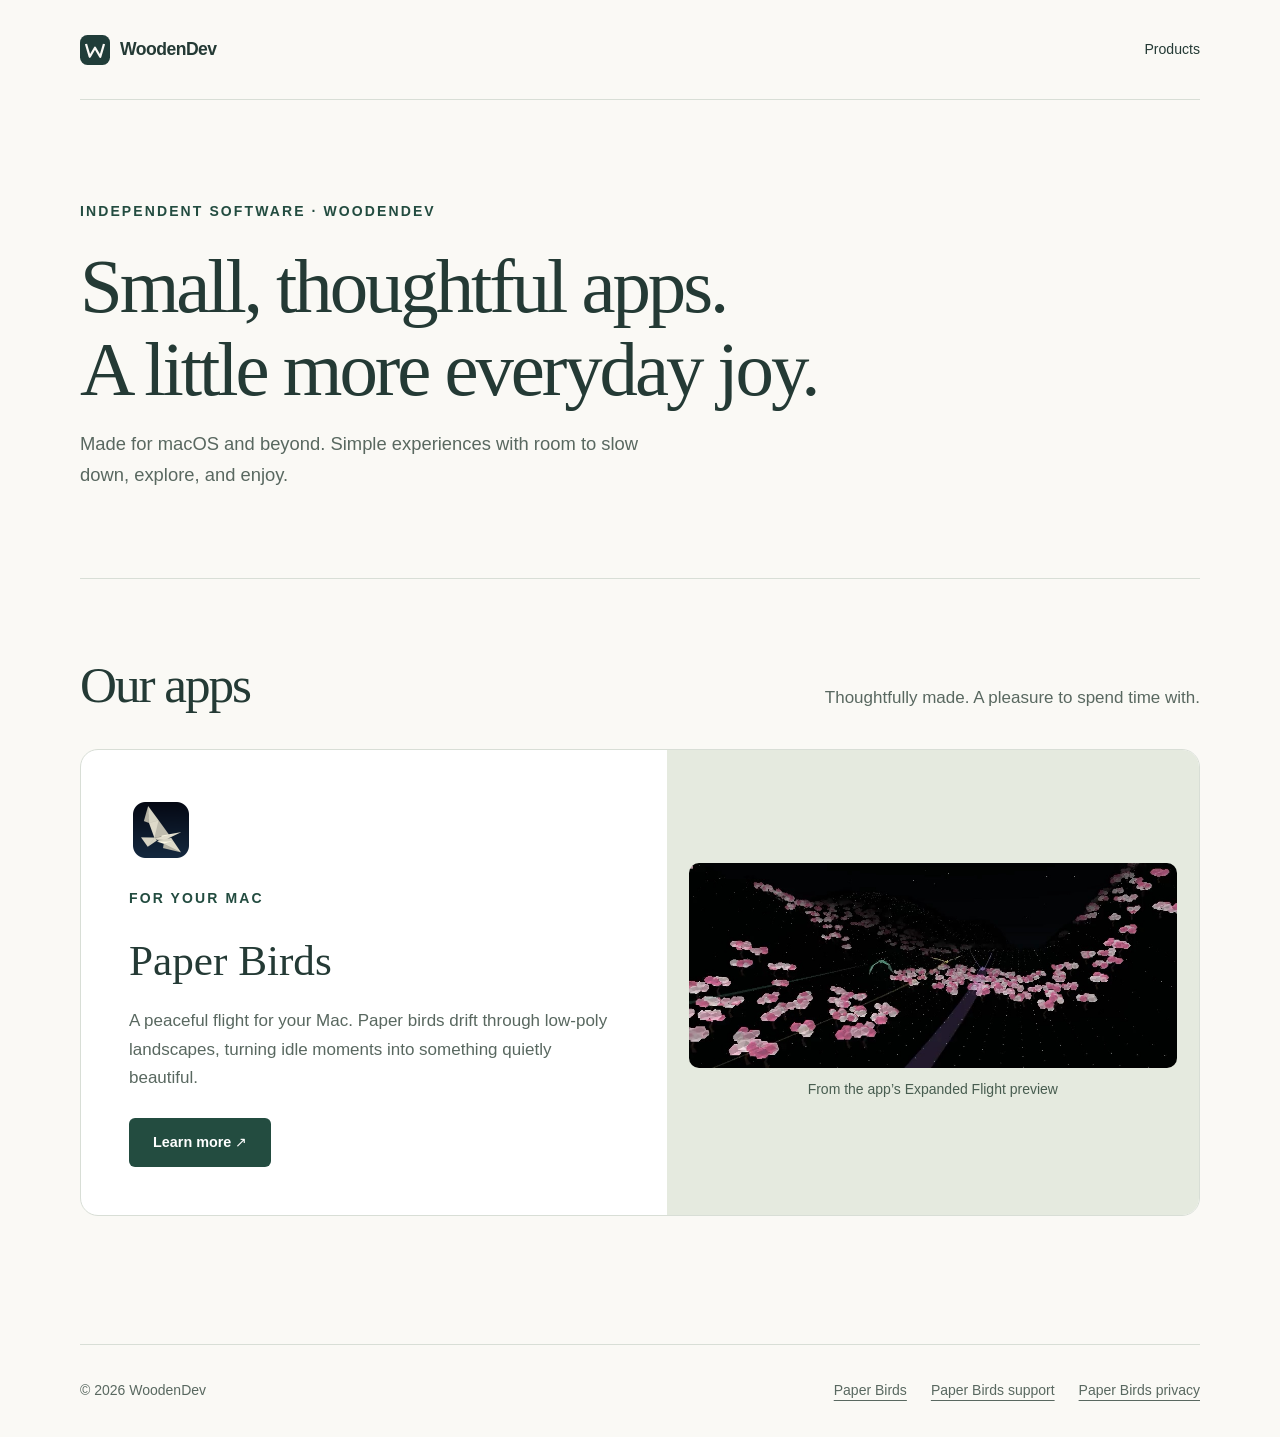
==== index.html @ 09bf58b8 "initial commit" ====
<!doctype html>
<html lang="en"><head><meta charset="utf-8"><meta name="viewport" content="width=device-width, initial-scale=1">
<title>WoodenDev</title><meta name="description" content="Small, thoughtful apps for macOS and beyond. Discover Paper Birds from WoodenDev.">
<meta property="og:title" content="WoodenDev"><meta property="og:description" content="Small, thoughtful apps for macOS and beyond. Discover Paper Birds from WoodenDev."><meta property="og:type" content="website"><meta name="theme-color" content="#234c40">
<!-- TODO: Add canonical, og:url and absolute og:image after GitHub confirms the published Pages URL. -->
<link rel="icon" href="images/favicon.svg"><link rel="stylesheet" href="css/style.css"></head>
<body><a class="skip" href="#main">Skip to content</a><header class="site-header wrap"><a class="brand" href="./"><img src="images/favicon.svg" width="30" height="30" alt="">WoodenDev</a><nav class="site-nav" aria-label="Main navigation"><a href="#products">Products</a></nav></header>
<main id="main" class="wrap">
<section class="intro"><span class="eyebrow">Independent software · WoodenDev</span><h1>Small, thoughtful apps.<br>A little more everyday joy.</h1><p>Made for macOS and beyond. Simple experiences with room to slow down, explore, and enjoy.</p></section>
<section class="section" id="products"><div class="section-head"><h2>Our apps</h2><p>Thoughtfully made. A pleasure to spend time with.</p></div>
<article class="product-card"><div class="product-info"><img class="app-icon" src="paperbirds/images/app-icon.png" alt="" width="256" height="256"><span class="eyebrow">For your Mac</span><h3>Paper Birds</h3><p>A peaceful flight for your Mac. Paper birds drift through low-poly landscapes, turning idle moments into something quietly beautiful.</p><a class="button" href="paperbirds/">Learn more <span aria-hidden="true">&nbsp;↗</span></a></div><figure class="product-art"><img src="paperbirds/images/hero.jpg" width="960" height="404" alt="Three paper birds flying above a spring forest and lake"><figcaption>From the app’s Expanded Flight preview</figcaption></figure></article></section></main>
<footer class="site-footer wrap"><span>© 2026 WoodenDev</span><div class="footer-links"><a href="paperbirds/">Paper Birds</a><a href="paperbirds/support/">Paper Birds support</a><a href="paperbirds/privacy/">Paper Birds privacy</a></div></footer></body></html>
---- css/style.css ----
:root{--paper:#faf9f5;--ink:#243a35;--muted:#596860;--line:#d8ded6;--green:#234c40;--soft:#eaf0e6;--serif:Georgia,'Times New Roman',serif}
*{box-sizing:border-box}html{scroll-behavior:smooth;scroll-padding-top:2rem}body{margin:0;background:var(--paper);color:var(--ink);font:17px/1.7 -apple-system,BlinkMacSystemFont,'Segoe UI',sans-serif}a{color:inherit;text-underline-offset:5px}a:hover{color:#427353}a:focus-visible{outline:3px solid #916526;outline-offset:6px}img{max-width:100%;height:auto;display:block}h1,h2,h3,p,figure{margin:0}h1,h2{font-family:var(--serif);font-weight:400;line-height:1.08;letter-spacing:-.04em}h1{font-size:clamp(3rem,6vw,5.6rem)}h2{font-size:clamp(2.2rem,4vw,3.4rem)}h3{font-size:1.15rem;line-height:1.35;font-weight:600}p{margin-top:1rem}p,.muted{color:var(--muted)}.wrap{width:min(1120px,calc(100% - 64px));margin-inline:auto}.skip{position:absolute;left:1rem;top:-100px;padding:8px 15px;background:white;z-index:10}.skip:focus{top:1rem}.site-header{display:flex;align-items:center;justify-content:space-between;gap:28px;min-height:100px;border-bottom:1px solid var(--line)}.brand{display:inline-flex;align-items:center;gap:10px;text-decoration:none;font-weight:650;font-size:1.1rem;letter-spacing:-.03em}.brand img{width:30px;height:30px}.site-nav{display:flex;align-items:center;gap:30px;font-size:.88rem}.site-nav a{text-decoration:none}.site-nav a[aria-current=page]{text-decoration:underline}.eyebrow{display:block;font-size:.76rem;font-weight:600;letter-spacing:.15em;text-transform:uppercase;color:var(--green);margin-bottom:22px}.intro{padding:100px 0 88px;max-width:790px}.intro p{max-width:560px;font-size:1.15rem}.section{padding:78px 0;border-top:1px solid var(--line)}.section-head{display:flex;justify-content:space-between;align-items:end;gap:30px;margin-bottom:36px}.section-head p{max-width:420px}.product-card{display:grid;grid-template-columns:1.1fr 1fr;border:1px solid var(--line);border-radius:18px;overflow:hidden;background:#fff}.product-info{padding:48px;display:flex;flex-direction:column;align-items:start;justify-content:center}.app-icon{width:64px;height:64px;margin-bottom:25px;border-radius:14px}.product-info h3{font-family:var(--serif);font-size:2.7rem;font-weight:400}.button{display:inline-flex;align-items:center;justify-content:center;padding:12px 24px;margin-top:25px;border-radius:6px;background:var(--green);color:white;text-decoration:none;font-size:.9rem;font-weight:550}.button:hover{background:#32604d;color:white}.product-art{background:#e5eadf;display:flex;flex-direction:column;justify-content:center;padding:22px}.product-art img{width:100%;border-radius:10px}.product-art figcaption{font-size:.76rem;text-align:center;margin-top:10px;color:#485d50}.site-footer{padding:34px 0;display:flex;align-items:center;justify-content:space-between;flex-wrap:wrap;gap:20px;border-top:1px solid var(--line);margin-top:50px;font-size:.82rem;color:var(--muted)}.footer-links{display:flex;gap:24px}.hero{text-align:center;padding:64px 0 42px}.hero .app-icon{margin:0 auto 16px;width:70px;height:70px}.hero .eyebrow{margin-bottom:20px}.hero p{max-width:595px;margin:24px auto 0;font-size:1.12rem}.hero .availability{font-size:.83rem;margin-top:20px}.hero-actions{display:flex;justify-content:center;align-items:center;gap:24px}.hero-actions>a:not(.button){margin-top:25px;font-size:.9rem}.showcase{margin-bottom:74px}.showcase img{width:100%;border-radius:14px;box-shadow:0 20px 55px #1b362017}.showcase figcaption{display:flex;justify-content:space-between;gap:20px;padding:16px 2px;font-size:.78rem;color:var(--muted)}.badge{display:inline-block;background:var(--soft);border:1px solid #cdd9ca;border-radius:20px;padding:3px 10px;font-size:.72rem;letter-spacing:.015em;color:var(--green)}.features{display:grid;grid-template-columns:repeat(3,1fr);gap:40px 45px;margin-top:40px}.feature-number{font:italic 1.2rem var(--serif);color:#637a66;display:block;margin-bottom:18px}.features p{font-size:.94rem;margin-top:10px}.gallery{display:grid;grid-template-columns:1fr 1fr;gap:32px 24px}.gallery img,.placeholder{width:100%;aspect-ratio:960/404;object-fit:cover;border-radius:10px}.gallery figcaption{margin-top:14px;display:flex;justify-content:space-between;align-items:start;gap:12px}.gallery h3{font-size:1rem}.gallery small{color:var(--muted);font-size:.78rem}.placeholder{background:linear-gradient(145deg,#e5ece1,#f3f3ed);border:1px dashed #a3b19d;display:flex;align-items:center;justify-content:center;text-align:center;color:#52604d;font-size:.86rem;padding:20px}.gallery-note{font-size:.83rem;margin-top:26px}.expanded{background:var(--green);color:var(--paper);border-radius:18px;padding:54px;display:grid;grid-template-columns:1fr 1fr;gap:60px;margin:60px 0}.expanded p,.expanded .eyebrow{color:#d8e4d9}.expanded ul{padding-left:20px;margin:0}.expanded li{padding:7px 0;color:#edf0e8}.requirements{display:flex;align-items:center;justify-content:space-between;gap:36px;padding:20px 0 36px}.requirements h2{font-size:2rem}.requirements p{margin:0}.document-heading{padding:64px 0 42px;max-width:840px}.document-heading h1{font-size:clamp(2.7rem,5vw,4.2rem)}.document-layout{display:grid;grid-template-columns:210px minmax(0,720px);gap:64px;align-items:start}.contents{position:sticky;top:24px;font-size:.86rem;display:flex;flex-direction:column;gap:13px;border-left:1px solid var(--line);padding-left:22px}.contents a{text-decoration:none}.prose section{padding:0 0 32px;margin-bottom:30px;border-bottom:1px solid var(--line);scroll-margin-top:35px}.prose h2{font:400 1.85rem/1.2 var(--serif);letter-spacing:-.02em}.prose h3{margin-top:22px}.prose ul,.prose ol{padding-left:24px;color:var(--muted)}.prose li{margin:8px 0}.notice{background:var(--soft);border-left:3px solid #8da283;padding:18px 22px;font-size:.93rem}.notice p:first-child{margin:0}kbd{font:inherit;background:#edf0e8;border:1px solid #cdd5c8;border-radius:4px;padding:0 6px}.text-link{font-size:.9rem}
@media(max-width:760px){.wrap{width:calc(100% - 36px)}.site-header{min-height:86px;gap:16px;flex-wrap:wrap;padding:20px 0}.site-nav{gap:18px;flex-wrap:wrap}.intro{padding:65px 0}.section{padding:50px 0}.section-head{display:block}.product-card,.expanded{grid-template-columns:1fr}.product-info{padding:30px}.product-art{padding:18px}.features{grid-template-columns:1fr 1fr;gap:32px 24px}.expanded{padding:30px;gap:28px}.document-layout{grid-template-columns:1fr;gap:36px}.contents{position:static;flex-direction:row;flex-wrap:wrap;gap:10px 20px}.requirements{display:block}.requirements p{margin-top:20px}.showcase figcaption{flex-direction:column;gap:8px}.gallery figcaption{display:block}.gallery .badge{margin-top:7px}.hero{padding-top:42px}.hero h1{font-size:clamp(2.8rem,10vw,4.5rem)}}
@media(max-width:480px){.gallery,.features{grid-template-columns:1fr}.hero-actions{gap:15px}.site-nav{font-size:.83rem}.document-heading{padding-top:44px}.site-footer{align-items:start;flex-direction:column}}
@media(prefers-reduced-motion:reduce){html{scroll-behavior:auto}}

/* Keep labels legible at small viewport sizes. */
.eyebrow,.badge,.gallery small,.gallery-note,.showcase figcaption,.product-art figcaption,.site-footer{font-size:.875rem}
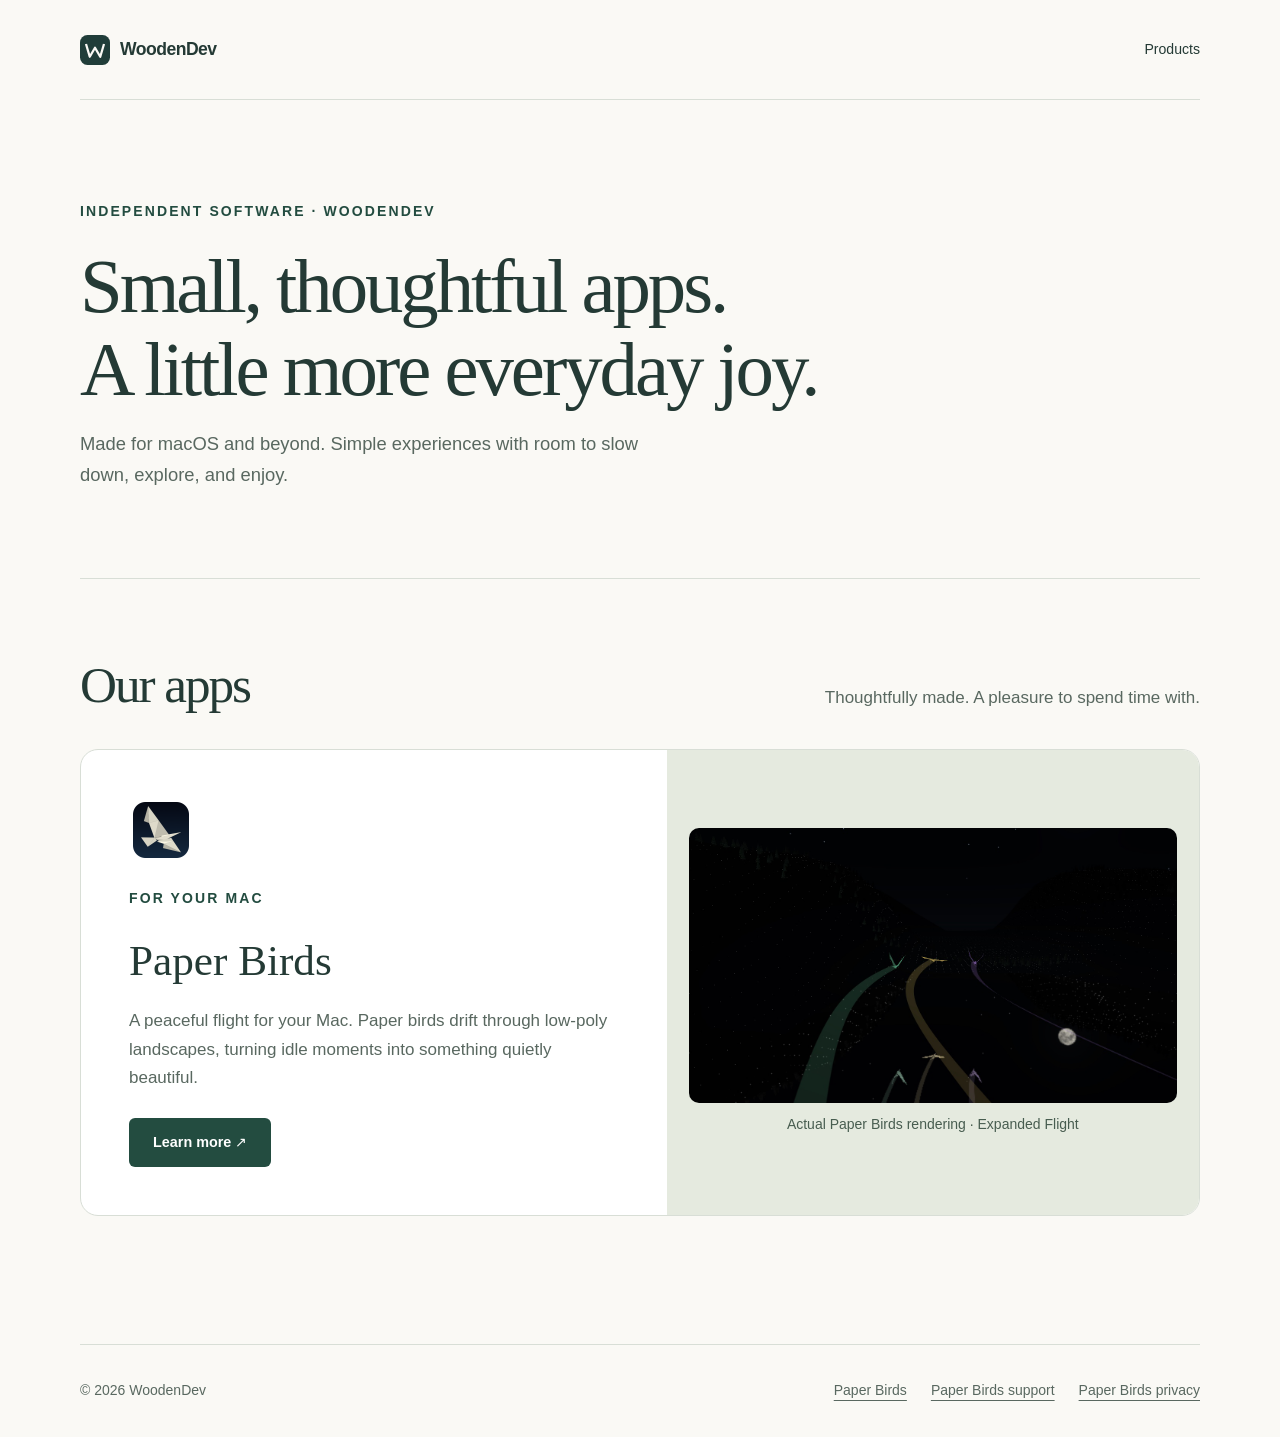
==== commit da77971f: "modify screenshots" ====
--- a/index.html
+++ b/index.html
@@ -8,5 +8,5 @@
 <main id="main" class="wrap">
 <section class="intro"><span class="eyebrow">Independent software · WoodenDev</span><h1>Small, thoughtful apps.<br>A little more everyday joy.</h1><p>Made for macOS and beyond. Simple experiences with room to slow down, explore, and enjoy.</p></section>
 <section class="section" id="products"><div class="section-head"><h2>Our apps</h2><p>Thoughtfully made. A pleasure to spend time with.</p></div>
-<article class="product-card"><div class="product-info"><img class="app-icon" src="paperbirds/images/app-icon.png" alt="" width="256" height="256"><span class="eyebrow">For your Mac</span><h3>Paper Birds</h3><p>A peaceful flight for your Mac. Paper birds drift through low-poly landscapes, turning idle moments into something quietly beautiful.</p><a class="button" href="paperbirds/">Learn more <span aria-hidden="true">&nbsp;↗</span></a></div><figure class="product-art"><img src="paperbirds/images/hero.jpg" width="960" height="404" alt="Three paper birds flying above a spring forest and lake"><figcaption>From the app’s Expanded Flight preview</figcaption></figure></article></section></main>
+<article class="product-card"><div class="product-info"><img class="app-icon" src="paperbirds/images/app-icon.png" alt="" width="256" height="256"><span class="eyebrow">For your Mac</span><h3>Paper Birds</h3><p>A peaceful flight for your Mac. Paper birds drift through low-poly landscapes, turning idle moments into something quietly beautiful.</p><a class="button" href="paperbirds/">Learn more <span aria-hidden="true">&nbsp;↗</span></a></div><figure class="product-art"><img src="paperbirds/images/forest.jpg" width="1280" height="720" alt="Paper birds flying over a forest lake with the moon reflected in the water"><figcaption>Actual Paper Birds rendering · Expanded Flight</figcaption></figure></article></section></main>
 <footer class="site-footer wrap"><span>© 2026 WoodenDev</span><div class="footer-links"><a href="paperbirds/">Paper Birds</a><a href="paperbirds/support/">Paper Birds support</a><a href="paperbirds/privacy/">Paper Birds privacy</a></div></footer></body></html>
--- a/css/style.css
+++ b/css/style.css
@@ -7,3 +7,5 @@
 
 /* Keep labels legible at small viewport sizes. */
 .eyebrow,.badge,.gallery small,.gallery-note,.showcase figcaption,.product-art figcaption,.site-footer{font-size:.875rem}
+
+.flight-video{display:block;width:100%;height:auto;aspect-ratio:16/9;background:#080e13;border-radius:10px;object-fit:contain}.showcase .flight-video{border-radius:14px;box-shadow:0 20px 55px #1b362017}.preview-toolbar{display:flex;align-items:center;justify-content:space-between;gap:20px;margin-bottom:26px}.preview-toolbar p{margin:0;font-size:.9rem}.preview-toggle{font:inherit;font-size:.875rem;color:var(--green);background:transparent;border:1px solid #a8b9aa;border-radius:6px;padding:9px 16px;cursor:pointer;flex-shrink:0}.preview-toggle:hover{background:var(--soft)}.preview-toggle:focus-visible,video:focus-visible{outline:3px solid #916526;outline-offset:5px}.gallery figure:last-child:nth-child(odd){grid-column:1/-1;max-width:760px;width:100%;justify-self:center}@media(max-width:480px){.preview-toolbar{align-items:start;flex-direction:column}}
